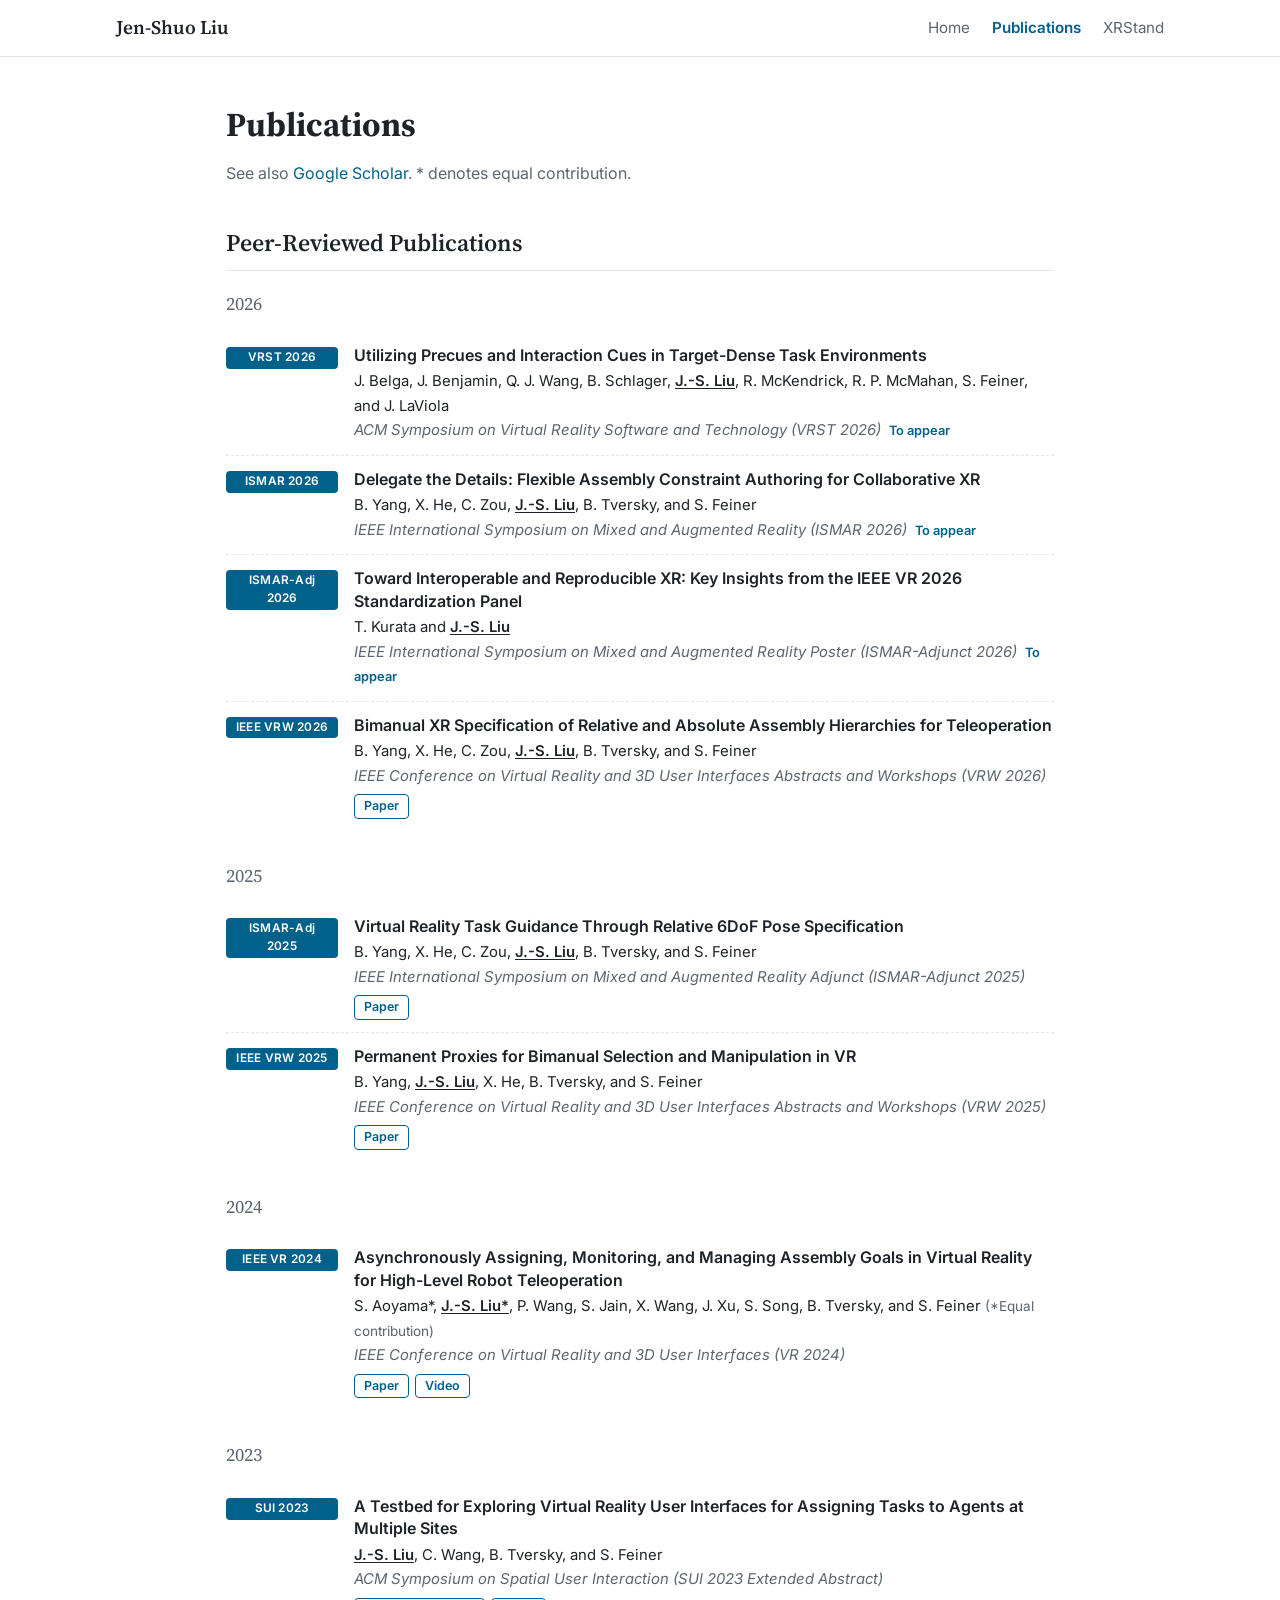
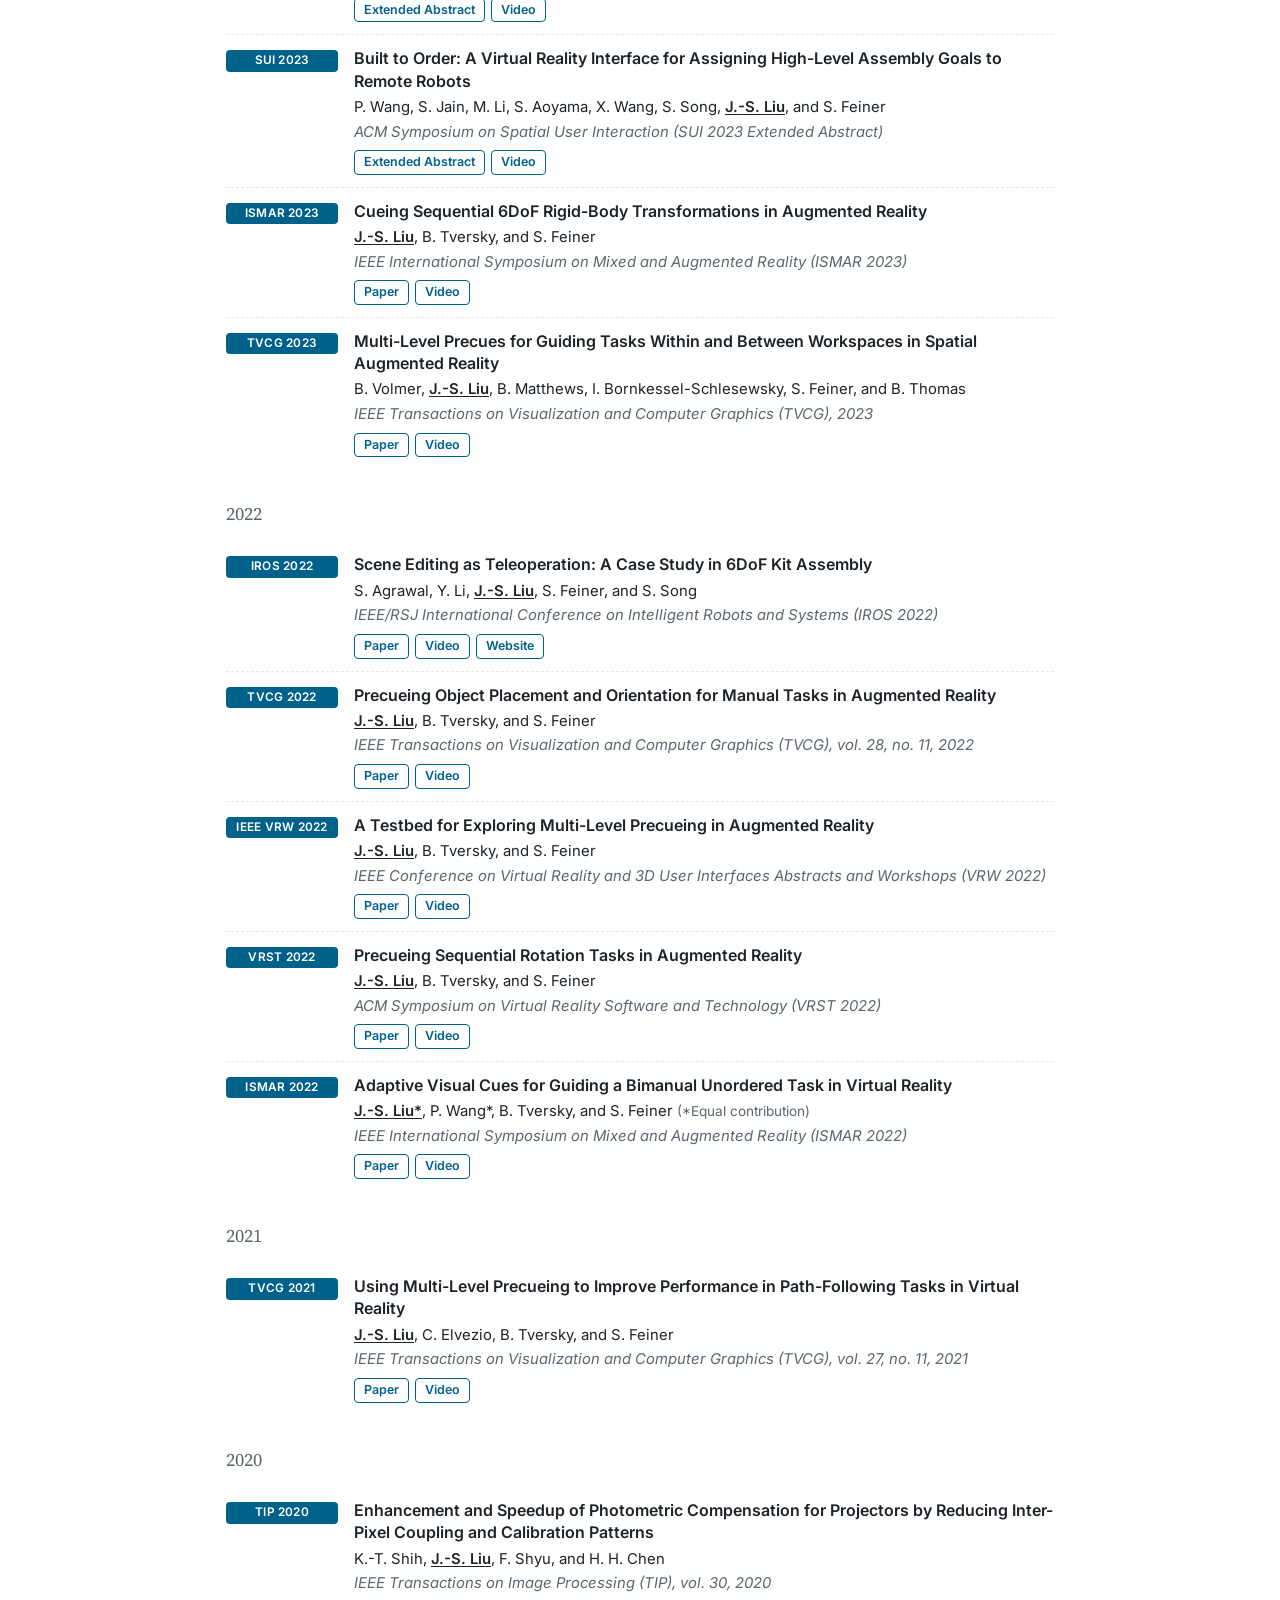
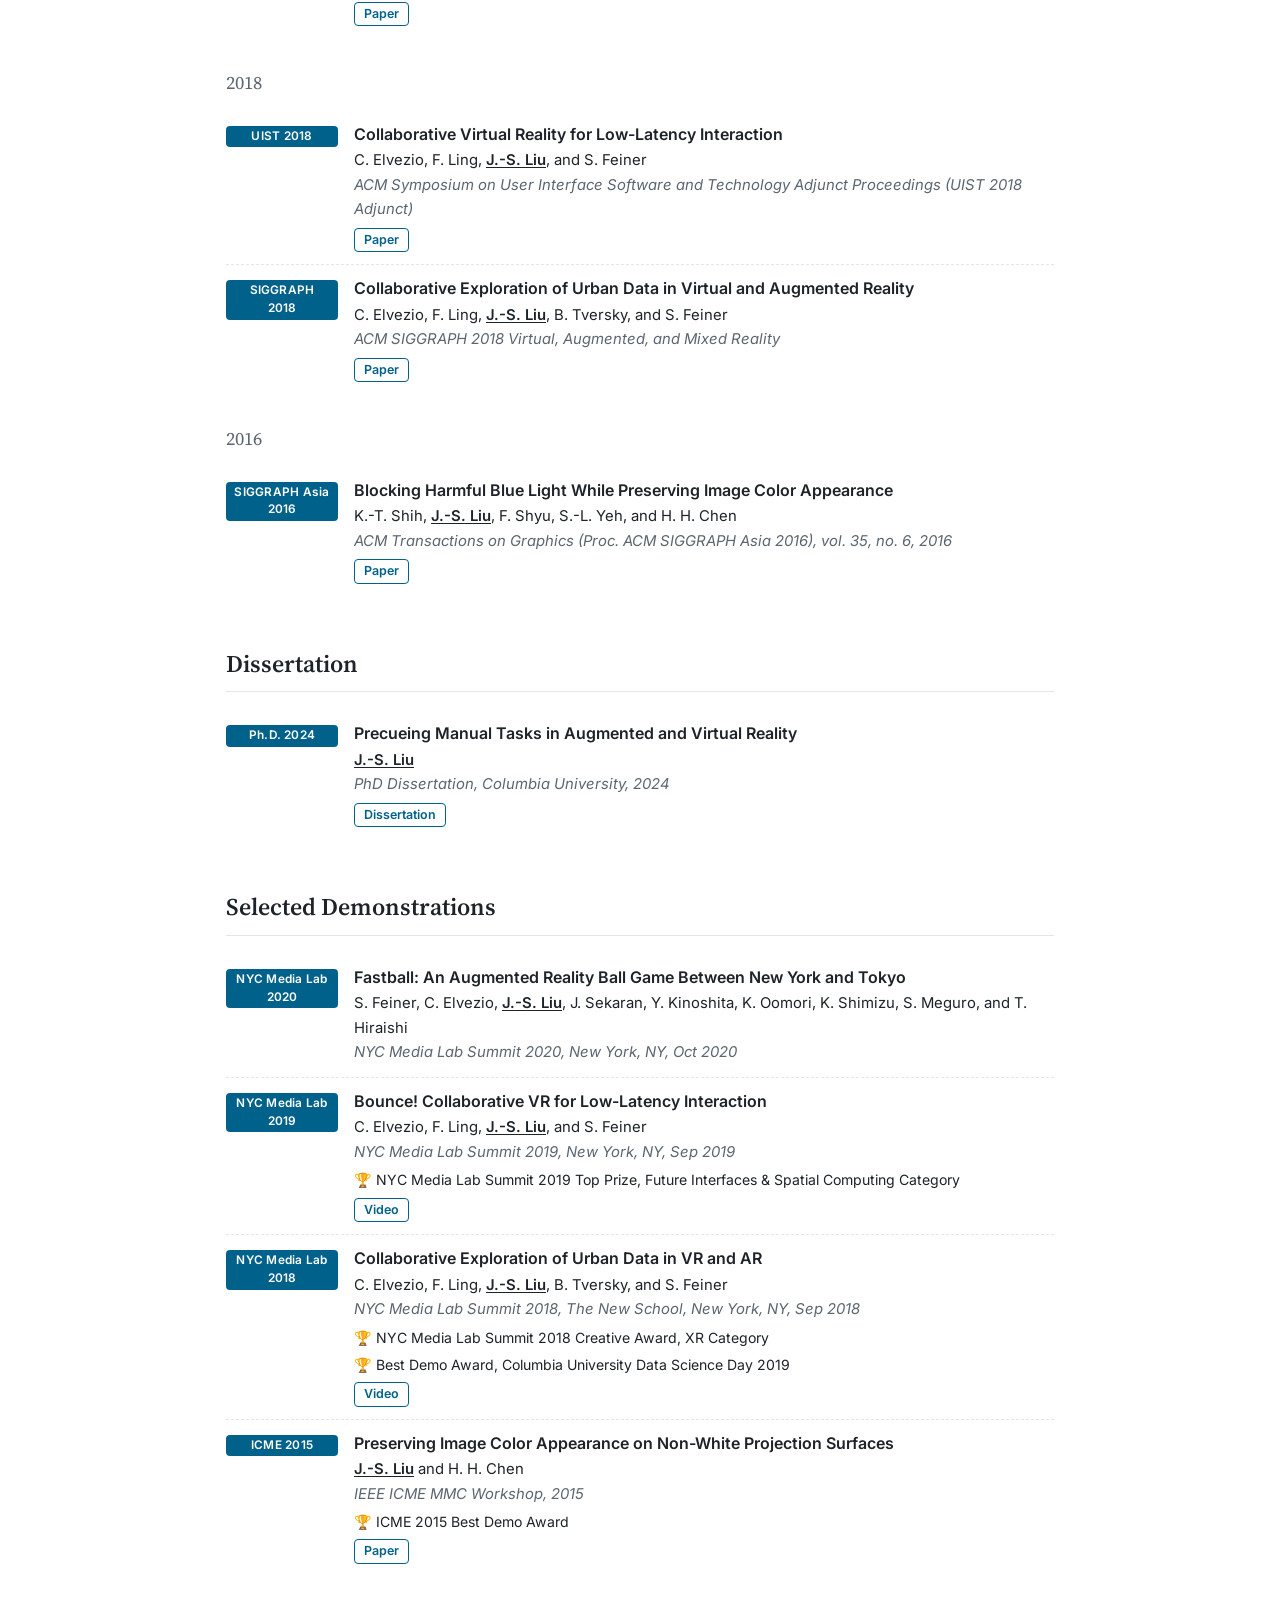
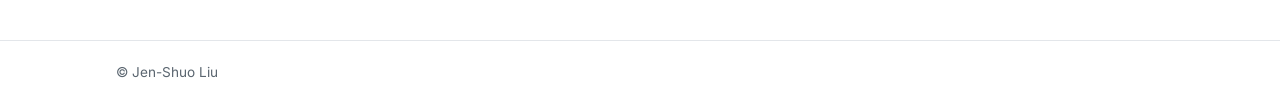
==== publications/index.html @ 6bcacab0 "Migrate personal academic site from Google Sites Co-Authored-By: Claude Opus 5.5 <noreply@anthropic." ====
<!doctype html>
<html lang="en">
<head>
  <meta charset="utf-8">
  <meta name="viewport" content="width=device-width, initial-scale=1">
  <title>Publications · Jen-Shuo Liu</title>
  <meta name="description" content="Peer-reviewed publications, dissertation, and selected demonstrations by Jen-Shuo Liu on augmented and virtual reality, HCI, and visual computing.">
  <link rel="canonical" href="https://www.jenshuoliu.com/publications/">
  <meta property="og:type" content="website">
  <meta property="og:title" content="Publications · Jen-Shuo Liu">
  <meta property="og:url" content="https://www.jenshuoliu.com/publications/">
  <meta property="og:image" content="https://www.jenshuoliu.com/assets/profile.jpg">
  <link rel="icon" href="../assets/favicon.svg" type="image/svg+xml">
  <link rel="preconnect" href="https://fonts.googleapis.com">
  <link rel="preconnect" href="https://fonts.gstatic.com" crossorigin>
  <link href="https://fonts.googleapis.com/css2?family=Inter:wght@400;500;600&family=Source+Serif+4:opsz,wght@8..60,600&display=swap" rel="stylesheet">
  <link rel="stylesheet" href="../assets/style.css">
</head>
<body>
  <header class="site-header">
    <div class="inner">
      <a class="site-title" href="../">Jen-Shuo Liu</a>
      <nav class="site-nav">
        <a href="../">Home</a>
        <a href="./" aria-current="page">Publications</a>
        <a href="https://xrstandards.org" target="_blank" rel="noopener">XRStand</a>
      </nav>
    </div>
  </header>

  <div class="layout single">
    <main>
      <h1 class="page-title">Publications</h1>
      <p class="page-sub">See also <a href="https://scholar.google.com/citations?user=PgT-FtUAAAAJ" target="_blank" rel="noopener">Google Scholar</a>. * denotes equal contribution.</p>

      <section id="peer-reviewed">
        <h2>Peer-Reviewed Publications</h2>

        <div class="pub-year">2026</div>

        <div class="pub">
          <span class="venue">VRST 2026</span>
          <div>
            <div class="pub-title">Utilizing Precues and Interaction Cues in Target-Dense Task Environments</div>
            <div class="pub-authors">J. Belga, J. Benjamin, Q. J. Wang, B. Schlager, <span class="me">J.-S. Liu</span>, R. McKendrick, R. P. McMahan, S. Feiner, and J. LaViola</div>
            <div class="pub-venue">ACM Symposium on Virtual Reality Software and Technology (VRST 2026) <span class="tba">To appear</span></div>
          </div>
        </div>

        <div class="pub">
          <span class="venue">ISMAR 2026</span>
          <div>
            <div class="pub-title">Delegate the Details: Flexible Assembly Constraint Authoring for Collaborative XR</div>
            <div class="pub-authors">B. Yang, X. He, C. Zou, <span class="me">J.-S. Liu</span>, B. Tversky, and S. Feiner</div>
            <div class="pub-venue">IEEE International Symposium on Mixed and Augmented Reality (ISMAR 2026) <span class="tba">To appear</span></div>
          </div>
        </div>

        <div class="pub">
          <span class="venue">ISMAR-Adj 2026</span>
          <div>
            <div class="pub-title">Toward Interoperable and Reproducible XR: Key Insights from the IEEE VR 2026 Standardization Panel</div>
            <div class="pub-authors">T. Kurata and <span class="me">J.-S. Liu</span></div>
            <div class="pub-venue">IEEE International Symposium on Mixed and Augmented Reality Poster (ISMAR-Adjunct 2026) <span class="tba">To appear</span></div>
          </div>
        </div>

        <div class="pub">
          <span class="venue">IEEE VRW 2026</span>
          <div>
            <div class="pub-title">Bimanual XR Specification of Relative and Absolute Assembly Hierarchies for Teleoperation</div>
            <div class="pub-authors">B. Yang, X. He, C. Zou, <span class="me">J.-S. Liu</span>, B. Tversky, and S. Feiner</div>
            <div class="pub-venue">IEEE Conference on Virtual Reality and 3D User Interfaces Abstracts and Workshops (VRW 2026)</div>
            <div class="pub-links"><a href="https://ieeexplore.ieee.org/abstract/document/11489923" target="_blank" rel="noopener">Paper</a></div>
          </div>
        </div>

        <div class="pub-year">2025</div>

        <div class="pub">
          <span class="venue">ISMAR-Adj 2025</span>
          <div>
            <div class="pub-title">Virtual Reality Task Guidance Through Relative 6DoF Pose Specification</div>
            <div class="pub-authors">B. Yang, X. He, C. Zou, <span class="me">J.-S. Liu</span>, B. Tversky, and S. Feiner</div>
            <div class="pub-venue">IEEE International Symposium on Mixed and Augmented Reality Adjunct (ISMAR-Adjunct 2025)</div>
            <div class="pub-links"><a href="https://ieeexplore.ieee.org/abstract/document/11236113" target="_blank" rel="noopener">Paper</a></div>
          </div>
        </div>

        <div class="pub">
          <span class="venue">IEEE VRW 2025</span>
          <div>
            <div class="pub-title">Permanent Proxies for Bimanual Selection and Manipulation in VR</div>
            <div class="pub-authors">B. Yang, <span class="me">J.-S. Liu</span>, X. He, B. Tversky, and S. Feiner</div>
            <div class="pub-venue">IEEE Conference on Virtual Reality and 3D User Interfaces Abstracts and Workshops (VRW 2025)</div>
            <div class="pub-links"><a href="https://ieeexplore.ieee.org/abstract/document/10972388" target="_blank" rel="noopener">Paper</a></div>
          </div>
        </div>

        <div class="pub-year">2024</div>

        <div class="pub">
          <span class="venue">IEEE VR 2024</span>
          <div>
            <div class="pub-title">Asynchronously Assigning, Monitoring, and Managing Assembly Goals in Virtual Reality for High-Level Robot Teleoperation</div>
            <div class="pub-authors">S. Aoyama*, <span class="me">J.-S. Liu*</span>, P. Wang, S. Jain, X. Wang, J. Xu, S. Song, B. Tversky, and S. Feiner <span class="pub-note">(*Equal contribution)</span></div>
            <div class="pub-venue">IEEE Conference on Virtual Reality and 3D User Interfaces (VR 2024)</div>
            <div class="pub-links"><a href="https://ieeexplore.ieee.org/document/10494163" target="_blank" rel="noopener">Paper</a><a href="https://youtu.be/cChHxkaFB3w" target="_blank" rel="noopener">Video</a></div>
          </div>
        </div>

        <div class="pub-year">2023</div>

        <div class="pub">
          <span class="venue">SUI 2023</span>
          <div>
            <div class="pub-title">A Testbed for Exploring Virtual Reality User Interfaces for Assigning Tasks to Agents at Multiple Sites</div>
            <div class="pub-authors"><span class="me">J.-S. Liu</span>, C. Wang, B. Tversky, and S. Feiner</div>
            <div class="pub-venue">ACM Symposium on Spatial User Interaction (SUI 2023 Extended Abstract)</div>
            <div class="pub-links"><a href="https://dl.acm.org/doi/abs/10.1145/3607822.3618004" target="_blank" rel="noopener">Extended Abstract</a><a href="https://youtu.be/zDGxCwJXpJs" target="_blank" rel="noopener">Video</a></div>
          </div>
        </div>

        <div class="pub">
          <span class="venue">SUI 2023</span>
          <div>
            <div class="pub-title">Built to Order: A Virtual Reality Interface for Assigning High-Level Assembly Goals to Remote Robots</div>
            <div class="pub-authors">P. Wang, S. Jain, M. Li, S. Aoyama, X. Wang, S. Song, <span class="me">J.-S. Liu</span>, and S. Feiner</div>
            <div class="pub-venue">ACM Symposium on Spatial User Interaction (SUI 2023 Extended Abstract)</div>
            <div class="pub-links"><a href="https://dl.acm.org/doi/abs/10.1145/3607822.3618005" target="_blank" rel="noopener">Extended Abstract</a><a href="https://youtu.be/ZxmCPbXkOaM" target="_blank" rel="noopener">Video</a></div>
          </div>
        </div>

        <div class="pub">
          <span class="venue">ISMAR 2023</span>
          <div>
            <div class="pub-title">Cueing Sequential 6DoF Rigid-Body Transformations in Augmented Reality</div>
            <div class="pub-authors"><span class="me">J.-S. Liu</span>, B. Tversky, and S. Feiner</div>
            <div class="pub-venue">IEEE International Symposium on Mixed and Augmented Reality (ISMAR 2023)</div>
            <div class="pub-links"><a href="https://ieeexplore.ieee.org/abstract/document/10316518" target="_blank" rel="noopener">Paper</a><a href="https://youtu.be/-ZMi7418D5Y" target="_blank" rel="noopener">Video</a></div>
          </div>
        </div>

        <div class="pub">
          <span class="venue">TVCG 2023</span>
          <div>
            <div class="pub-title">Multi-Level Precues for Guiding Tasks Within and Between Workspaces in Spatial Augmented Reality</div>
            <div class="pub-authors">B. Volmer, <span class="me">J.-S. Liu</span>, B. Matthews, I. Bornkessel-Schlesewsky, S. Feiner, and B. Thomas</div>
            <div class="pub-venue">IEEE Transactions on Visualization and Computer Graphics (TVCG), 2023</div>
            <div class="pub-links"><a href="https://ieeexplore.ieee.org/document/10295374" target="_blank" rel="noopener">Paper</a><a href="https://youtu.be/JBQGwes1D8U" target="_blank" rel="noopener">Video</a></div>
          </div>
        </div>

        <div class="pub-year">2022</div>

        <div class="pub">
          <span class="venue">IROS 2022</span>
          <div>
            <div class="pub-title">Scene Editing as Teleoperation: A Case Study in 6DoF Kit Assembly</div>
            <div class="pub-authors">S. Agrawal, Y. Li, <span class="me">J.-S. Liu</span>, S. Feiner, and S. Song</div>
            <div class="pub-venue">IEEE/RSJ International Conference on Intelligent Robots and Systems (IROS 2022)</div>
            <div class="pub-links"><a href="https://ieeexplore.ieee.org/document/9982158" target="_blank" rel="noopener">Paper</a><a href="https://www.youtube.com/watch?v=F69_2J68Thc" target="_blank" rel="noopener">Video</a><a href="https://seat.cs.columbia.edu/" target="_blank" rel="noopener">Website</a></div>
          </div>
        </div>

        <div class="pub">
          <span class="venue">TVCG 2022</span>
          <div>
            <div class="pub-title">Precueing Object Placement and Orientation for Manual Tasks in Augmented Reality</div>
            <div class="pub-authors"><span class="me">J.-S. Liu</span>, B. Tversky, and S. Feiner</div>
            <div class="pub-venue">IEEE Transactions on Visualization and Computer Graphics (TVCG), vol. 28, no. 11, 2022</div>
            <div class="pub-links"><a href="https://ieeexplore.ieee.org/document/9874255" target="_blank" rel="noopener">Paper</a><a href="https://youtu.be/P1TlHhX8gAo" target="_blank" rel="noopener">Video</a></div>
          </div>
        </div>

        <div class="pub">
          <span class="venue">IEEE VRW 2022</span>
          <div>
            <div class="pub-title">A Testbed for Exploring Multi-Level Precueing in Augmented Reality</div>
            <div class="pub-authors"><span class="me">J.-S. Liu</span>, B. Tversky, and S. Feiner</div>
            <div class="pub-venue">IEEE Conference on Virtual Reality and 3D User Interfaces Abstracts and Workshops (VRW 2022)</div>
            <div class="pub-links"><a href="https://ieeexplore.ieee.org/document/9757378" target="_blank" rel="noopener">Paper</a><a href="https://youtu.be/iC-sHV8GEJY" target="_blank" rel="noopener">Video</a></div>
          </div>
        </div>

        <div class="pub">
          <span class="venue">VRST 2022</span>
          <div>
            <div class="pub-title">Precueing Sequential Rotation Tasks in Augmented Reality</div>
            <div class="pub-authors"><span class="me">J.-S. Liu</span>, B. Tversky, and S. Feiner</div>
            <div class="pub-venue">ACM Symposium on Virtual Reality Software and Technology (VRST 2022)</div>
            <div class="pub-links"><a href="https://dl.acm.org/doi/abs/10.1145/3562939.3565641" target="_blank" rel="noopener">Paper</a><a href="https://youtu.be/nAthpFf0P_o" target="_blank" rel="noopener">Video</a></div>
          </div>
        </div>

        <div class="pub">
          <span class="venue">ISMAR 2022</span>
          <div>
            <div class="pub-title">Adaptive Visual Cues for Guiding a Bimanual Unordered Task in Virtual Reality</div>
            <div class="pub-authors"><span class="me">J.-S. Liu*</span>, P. Wang*, B. Tversky, and S. Feiner <span class="pub-note">(*Equal contribution)</span></div>
            <div class="pub-venue">IEEE International Symposium on Mixed and Augmented Reality (ISMAR 2022)</div>
            <div class="pub-links"><a href="https://ieeexplore.ieee.org/document/9995593" target="_blank" rel="noopener">Paper</a><a href="https://youtu.be/09OSxkg28tE" target="_blank" rel="noopener">Video</a></div>
          </div>
        </div>

        <div class="pub-year">2021</div>

        <div class="pub">
          <span class="venue">TVCG 2021</span>
          <div>
            <div class="pub-title">Using Multi-Level Precueing to Improve Performance in Path-Following Tasks in Virtual Reality</div>
            <div class="pub-authors"><span class="me">J.-S. Liu</span>, C. Elvezio, B. Tversky, and S. Feiner</div>
            <div class="pub-venue">IEEE Transactions on Visualization and Computer Graphics (TVCG), vol. 27, no. 11, 2021</div>
            <div class="pub-links"><a href="https://ieeexplore.ieee.org/document/9523835" target="_blank" rel="noopener">Paper</a><a href="https://youtu.be/Xwrnw0IYB80" target="_blank" rel="noopener">Video</a></div>
          </div>
        </div>

        <div class="pub-year">2020</div>

        <div class="pub">
          <span class="venue">TIP 2020</span>
          <div>
            <div class="pub-title">Enhancement and Speedup of Photometric Compensation for Projectors by Reducing Inter-Pixel Coupling and Calibration Patterns</div>
            <div class="pub-authors">K.-T. Shih, <span class="me">J.-S. Liu</span>, F. Shyu, and H. H. Chen</div>
            <div class="pub-venue">IEEE Transactions on Image Processing (TIP), vol. 30, 2020</div>
            <div class="pub-links"><a href="https://ieeexplore.ieee.org/document/9261120" target="_blank" rel="noopener">Paper</a></div>
          </div>
        </div>

        <div class="pub-year">2018</div>

        <div class="pub">
          <span class="venue">UIST 2018</span>
          <div>
            <div class="pub-title">Collaborative Virtual Reality for Low-Latency Interaction</div>
            <div class="pub-authors">C. Elvezio, F. Ling, <span class="me">J.-S. Liu</span>, and S. Feiner</div>
            <div class="pub-venue">ACM Symposium on User Interface Software and Technology Adjunct Proceedings (UIST 2018 Adjunct)</div>
            <div class="pub-links"><a href="https://dl.acm.org/doi/abs/10.1145/3266037.3271643" target="_blank" rel="noopener">Paper</a></div>
          </div>
        </div>

        <div class="pub">
          <span class="venue">SIGGRAPH 2018</span>
          <div>
            <div class="pub-title">Collaborative Exploration of Urban Data in Virtual and Augmented Reality</div>
            <div class="pub-authors">C. Elvezio, F. Ling, <span class="me">J.-S. Liu</span>, B. Tversky, and S. Feiner</div>
            <div class="pub-venue">ACM SIGGRAPH 2018 Virtual, Augmented, and Mixed Reality</div>
            <div class="pub-links"><a href="https://dl.acm.org/doi/abs/10.1145/3226552.3226570" target="_blank" rel="noopener">Paper</a></div>
          </div>
        </div>

        <div class="pub-year">2016</div>

        <div class="pub">
          <span class="venue">SIGGRAPH Asia 2016</span>
          <div>
            <div class="pub-title">Blocking Harmful Blue Light While Preserving Image Color Appearance</div>
            <div class="pub-authors">K.-T. Shih, <span class="me">J.-S. Liu</span>, F. Shyu, S.-L. Yeh, and H. H. Chen</div>
            <div class="pub-venue">ACM Transactions on Graphics (Proc. ACM SIGGRAPH Asia 2016), vol. 35, no. 6, 2016</div>
            <div class="pub-links"><a href="https://dl.acm.org/doi/abs/10.1145/2980179.2982418" target="_blank" rel="noopener">Paper</a></div>
          </div>
        </div>
      </section>

      <section id="dissertation">
        <h2>Dissertation</h2>
        <div class="pub">
          <span class="venue">Ph.D. 2024</span>
          <div>
            <div class="pub-title">Precueing Manual Tasks in Augmented and Virtual Reality</div>
            <div class="pub-authors"><span class="me">J.-S. Liu</span></div>
            <div class="pub-venue">PhD Dissertation, Columbia University, 2024</div>
            <div class="pub-links"><a href="https://academiccommons.columbia.edu/doi/10.7916/83v2-xq22" target="_blank" rel="noopener">Dissertation</a></div>
          </div>
        </div>
      </section>

      <section id="demos">
        <h2>Selected Demonstrations</h2>

        <div class="pub">
          <span class="venue">NYC Media Lab 2020</span>
          <div>
            <div class="pub-title">Fastball: An Augmented Reality Ball Game Between New York and Tokyo</div>
            <div class="pub-authors">S. Feiner, C. Elvezio, <span class="me">J.-S. Liu</span>, J. Sekaran, Y. Kinoshita, K. Oomori, K. Shimizu, S. Meguro, and T. Hiraishi</div>
            <div class="pub-venue">NYC Media Lab Summit 2020, New York, NY, Oct 2020</div>
          </div>
        </div>

        <div class="pub">
          <span class="venue">NYC Media Lab 2019</span>
          <div>
            <div class="pub-title">Bounce! Collaborative VR for Low-Latency Interaction</div>
            <div class="pub-authors">C. Elvezio, F. Ling, <span class="me">J.-S. Liu</span>, and S. Feiner</div>
            <div class="pub-venue">NYC Media Lab Summit 2019, New York, NY, Sep 2019</div>
            <div class="award">🏆 NYC Media Lab Summit 2019 Top Prize, Future Interfaces &amp; Spatial Computing Category</div>
            <div class="pub-links"><a href="https://www.youtube.com/watch?v=sSzdvEn3bbk" target="_blank" rel="noopener">Video</a></div>
          </div>
        </div>

        <div class="pub">
          <span class="venue">NYC Media Lab 2018</span>
          <div>
            <div class="pub-title">Collaborative Exploration of Urban Data in VR and AR</div>
            <div class="pub-authors">C. Elvezio, F. Ling, <span class="me">J.-S. Liu</span>, B. Tversky, and S. Feiner</div>
            <div class="pub-venue">NYC Media Lab Summit 2018, The New School, New York, NY, Sep 2018</div>
            <div class="award">🏆 NYC Media Lab Summit 2018 Creative Award, XR Category</div>
            <div class="award">🏆 Best Demo Award, Columbia University Data Science Day 2019</div>
            <div class="pub-links"><a href="https://www.youtube.com/watch?v=fgm_plH4qxc" target="_blank" rel="noopener">Video</a></div>
          </div>
        </div>

        <div class="pub">
          <span class="venue">ICME 2015</span>
          <div>
            <div class="pub-title">Preserving Image Color Appearance on Non-White Projection Surfaces</div>
            <div class="pub-authors"><span class="me">J.-S. Liu</span> and H. H. Chen</div>
            <div class="pub-venue">IEEE ICME MMC Workshop, 2015</div>
            <div class="award">🏆 ICME 2015 Best Demo Award</div>
            <div class="pub-links"><a href="https://ieeexplore.ieee.org/document/7169847" target="_blank" rel="noopener">Paper</a></div>
          </div>
        </div>
      </section>
    </main>
  </div>

  <footer class="site-footer">
    <div class="inner">© Jen-Shuo Liu</div>
  </footer>
</body>
</html>
---- assets/style.css ----
:root {
  --bg: #ffffff;
  --surface: #f6f7f9;
  --text: #1d2329;
  --muted: #5b6670;
  --border: #e3e6ea;
  --accent: #00618a;
  --accent-soft: #e6f1f6;
  --badge-bg: #00618a;
  --badge-text: #ffffff;
  --serif: "Source Serif 4", Georgia, "Times New Roman", serif;
  --sans: "Inter", -apple-system, "Segoe UI", Roboto, Helvetica, Arial, sans-serif;
}
@media (prefers-color-scheme: dark) {
  :root:not([data-theme="light"]) {
    --bg: #14181c;
    --surface: #1c2227;
    --text: #e4e8ec;
    --muted: #9aa5b0;
    --border: #2c343b;
    --accent: #5fb4dc;
    --accent-soft: #1d3340;
    --badge-bg: #2a5d77;
    --badge-text: #eaf6fc;
  }
}
:root[data-theme="dark"] {
  --bg: #14181c;
  --surface: #1c2227;
  --text: #e4e8ec;
  --muted: #9aa5b0;
  --border: #2c343b;
  --accent: #5fb4dc;
  --accent-soft: #1d3340;
  --badge-bg: #2a5d77;
  --badge-text: #eaf6fc;
}

* { box-sizing: border-box; }
html { scroll-behavior: smooth; }
body {
  margin: 0;
  background: var(--bg);
  color: var(--text);
  font-family: var(--sans);
  font-size: 16px;
  line-height: 1.65;
  -webkit-font-smoothing: antialiased;
}
a { color: var(--accent); text-decoration: none; }
a:hover { text-decoration: underline; }

/* ---------- Header ---------- */
.site-header {
  position: sticky;
  top: 0;
  z-index: 10;
  background: color-mix(in srgb, var(--bg) 92%, transparent);
  backdrop-filter: blur(8px);
  border-bottom: 1px solid var(--border);
}
.site-header .inner {
  max-width: 1080px;
  margin: 0 auto;
  padding: 0 16px;
  height: 56px;
  display: flex;
  align-items: center;
  justify-content: space-between;
  gap: 16px;
}
.site-title {
  font-family: var(--serif);
  font-size: 1.2rem;
  font-weight: 600;
  color: var(--text);
}
.site-title:hover { text-decoration: none; }
.site-nav { display: flex; gap: 22px; font-size: 0.95rem; }
.site-nav a { color: var(--muted); }
.site-nav a:hover, .site-nav a[aria-current="page"] { color: var(--accent); text-decoration: none; }
.site-nav a[aria-current="page"] { font-weight: 600; }

/* ---------- Layout ---------- */
.layout {
  max-width: 1080px;
  margin: 0 auto;
  padding: 40px 16px 64px;
  display: grid;
  grid-template-columns: 260px minmax(0, 1fr);
  gap: 56px;
}
.layout.single { grid-template-columns: minmax(0, 1fr); max-width: 860px; }

.profile { position: sticky; top: 96px; align-self: start; }
.profile-photo {
  width: 100%;
  height: auto;
  aspect-ratio: 4 / 5;
  object-fit: cover;
  object-position: 58% 25%;
  border-radius: 10px;
  display: block;
}
.profile h1 {
  font-family: var(--serif);
  font-size: 1.75rem;
  line-height: 1.2;
  margin: 20px 0 6px;
}
.profile .role { margin: 0; color: var(--text); font-weight: 500; }
.profile .affil { margin: 0 0 18px; color: var(--muted); font-size: 0.95rem; }
.contact-list { list-style: none; padding: 0; margin: 0; display: grid; gap: 8px; }
.contact-list a {
  display: inline-flex;
  align-items: center;
  gap: 10px;
  color: var(--text);
  font-size: 0.93rem;
}
.contact-list a:hover { color: var(--accent); text-decoration: none; }
.contact-list svg { width: 18px; height: 18px; fill: currentColor; color: var(--muted); flex-shrink: 0; }
.contact-list a:hover svg { color: var(--accent); }

/* ---------- Content ---------- */
main section { margin-bottom: 48px; }
main section:last-child { margin-bottom: 0; }
h2 {
  font-family: var(--serif);
  font-size: 1.5rem;
  font-weight: 600;
  margin: 0 0 18px;
  padding-bottom: 8px;
  border-bottom: 1px solid var(--border);
}
h3 {
  font-size: 0.82rem;
  font-weight: 600;
  text-transform: uppercase;
  letter-spacing: 0.06em;
  color: var(--muted);
  margin: 26px 0 10px;
}
h2 + h3 { margin-top: 4px; }
p { margin: 0 0 14px; }
.page-title {
  font-family: var(--serif);
  font-size: 2.1rem;
  margin: 0 0 8px;
}
.page-sub { color: var(--muted); margin-bottom: 36px; }

/* service list */
.role-list { list-style: none; padding: 0; margin: 0; }
.role-list li { padding: 5px 0; }
.role-list .label { font-weight: 600; }

/* timeline (experience / education) */
.entry { display: grid; grid-template-columns: minmax(0, 1fr) auto; gap: 4px 20px; margin-bottom: 22px; }
.entry:last-child { margin-bottom: 0; }
.entry .org { font-weight: 600; }
.entry .pos { color: var(--text); }
.entry .when { color: var(--muted); font-size: 0.9rem; white-space: nowrap; text-align: right; }
.entry .detail { grid-column: 1 / -1; color: var(--muted); font-size: 0.95rem; }
.entry .detail ul { margin: 4px 0 0; padding-left: 18px; }
.entry .detail p { margin: 2px 0; }

/* publications */
.pub-year {
  font-family: var(--serif);
  font-size: 1.15rem;
  color: var(--muted);
  margin: 30px 0 12px;
}
.pub-year:first-of-type { margin-top: 0; }
.pub {
  display: grid;
  grid-template-columns: 112px minmax(0, 1fr);
  gap: 16px;
  padding: 12px 0;
}
.pub + .pub { border-top: 1px dashed var(--border); }
.venue {
  display: inline-block;
  align-self: start;
  margin-top: 3px;
  padding: 2px 8px;
  border-radius: 4px;
  background: var(--badge-bg);
  color: var(--badge-text);
  font-size: 0.74rem;
  font-weight: 600;
  letter-spacing: 0.02em;
  text-align: center;
  line-height: 1.5;
}
.pub-title { font-weight: 600; line-height: 1.4; margin-bottom: 3px; }
.pub-authors { font-size: 0.93rem; }
.pub-authors .me { font-weight: 600; text-decoration: underline; text-underline-offset: 2px; }
.pub-venue { font-size: 0.93rem; color: var(--muted); font-style: italic; }
.pub-note { font-size: 0.85rem; color: var(--muted); }
.tba { font-style: normal; font-size: 0.8rem; color: var(--accent); font-weight: 600; margin-left: 4px; }
.pub-links { display: flex; flex-wrap: wrap; gap: 6px; margin-top: 6px; }
.pub-links a {
  font-size: 0.78rem;
  font-weight: 600;
  padding: 1px 9px;
  border: 1px solid var(--accent);
  border-radius: 4px;
  color: var(--accent);
}
.pub-links a:hover { background: var(--accent-soft); text-decoration: none; }
.award { font-size: 0.88rem; margin-top: 4px; }

/* awards */
.award-list { list-style: none; padding: 0; margin: 0; }
.award-list li { display: grid; grid-template-columns: minmax(0, 1fr) auto; gap: 20px; padding: 6px 0; }
.award-list .when { color: var(--muted); font-size: 0.9rem; white-space: nowrap; }

.more-link { margin-top: 18px; font-weight: 500; }

/* footer */
.site-footer {
  border-top: 1px solid var(--border);
  color: var(--muted);
  font-size: 0.85rem;
}
.site-footer .inner { max-width: 1080px; margin: 0 auto; padding: 20px 16px; }

/* ---------- Responsive ---------- */
@media (max-width: 820px) {
  .layout { grid-template-columns: minmax(0, 1fr); gap: 32px; padding-top: 28px; }
  .profile {
    position: static;
    display: grid;
    grid-template-columns: 120px minmax(0, 1fr);
    gap: 4px 20px;
    align-items: start;
  }
  .profile-photo { grid-row: 1 / span 4; aspect-ratio: 1; border-radius: 50%; }
  .profile h1 { margin-top: 4px; font-size: 1.5rem; }
  .contact-list { grid-column: 1 / -1; display: flex; flex-wrap: wrap; gap: 8px 18px; margin-top: 12px; }
}
@media (max-width: 560px) {
  .site-nav { gap: 14px; font-size: 0.9rem; }
  .site-title { font-size: 1.05rem; }
  .pub { grid-template-columns: minmax(0, 1fr); gap: 4px; }
  .venue { justify-self: start; }
  .entry { grid-template-columns: minmax(0, 1fr); }
  .entry .when { text-align: left; }
  .award-list li { grid-template-columns: minmax(0, 1fr); gap: 0; }
  .profile { grid-template-columns: 88px minmax(0, 1fr); }
}
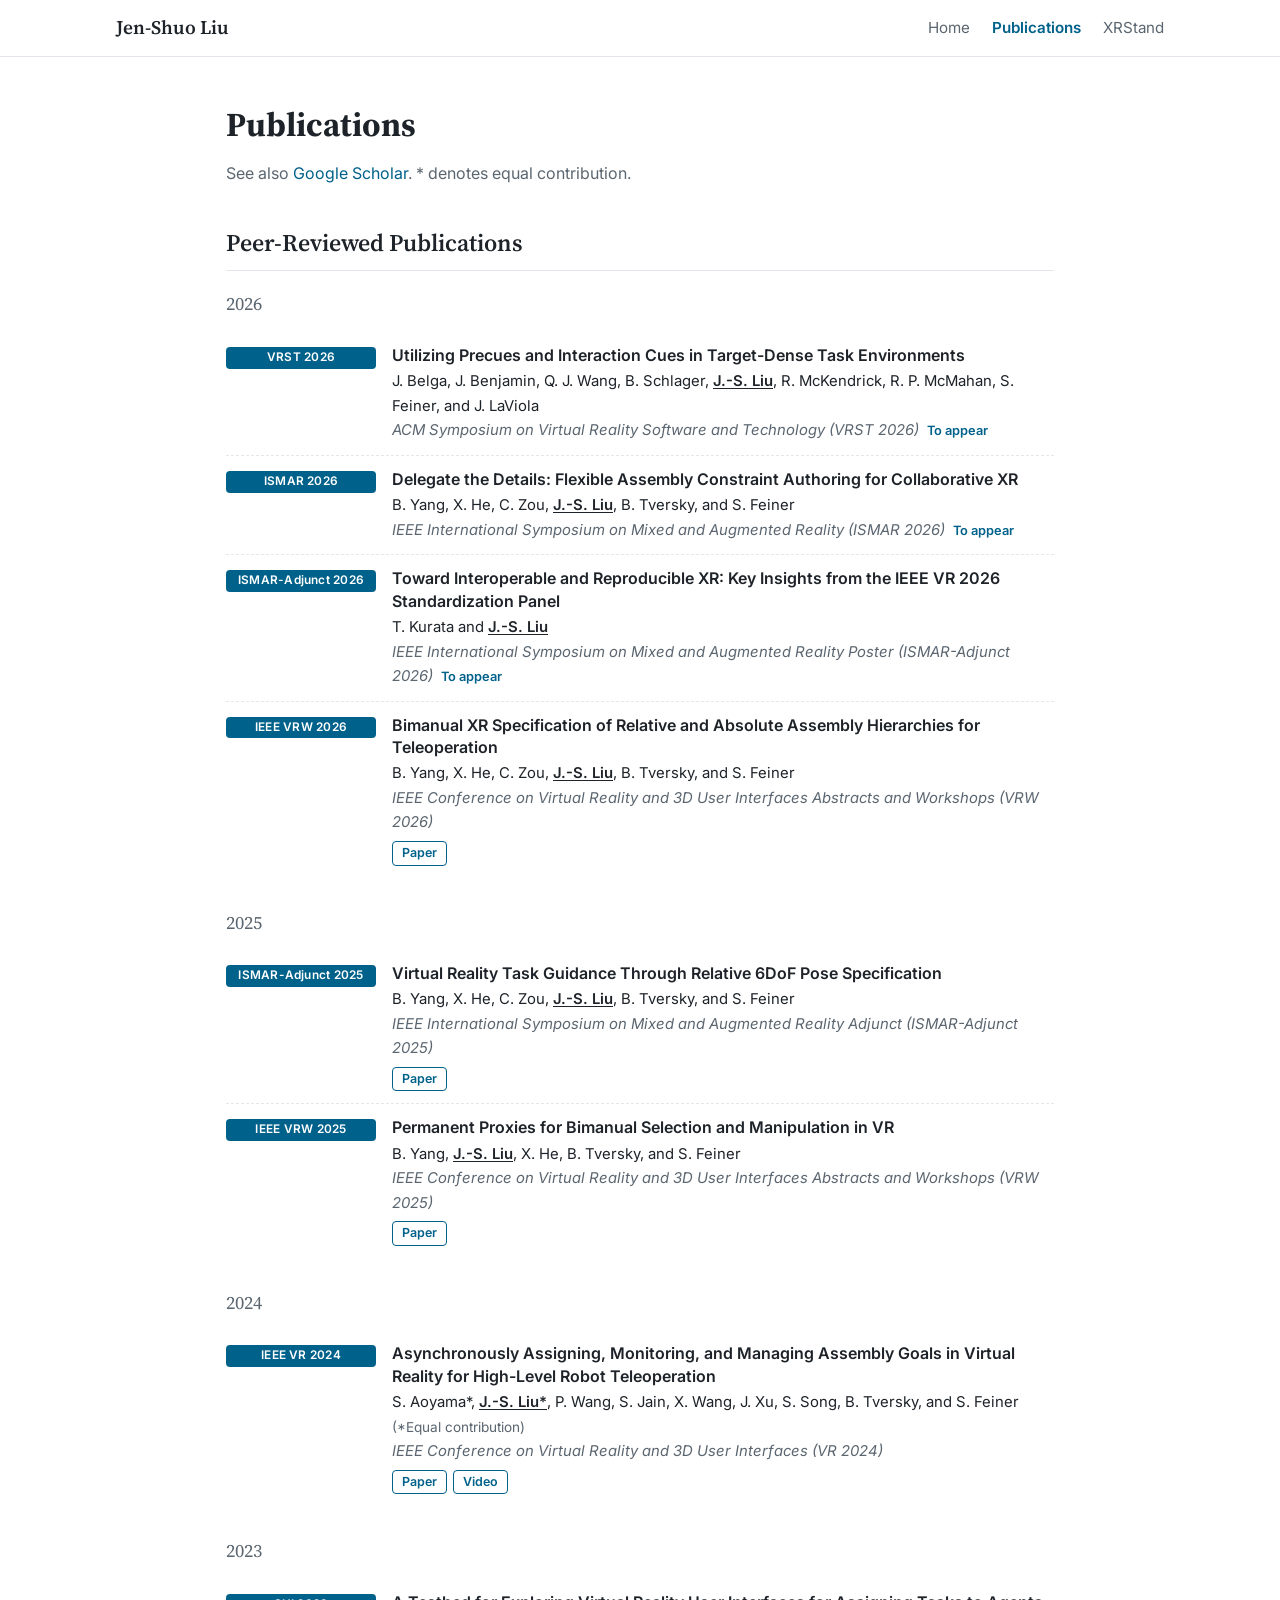
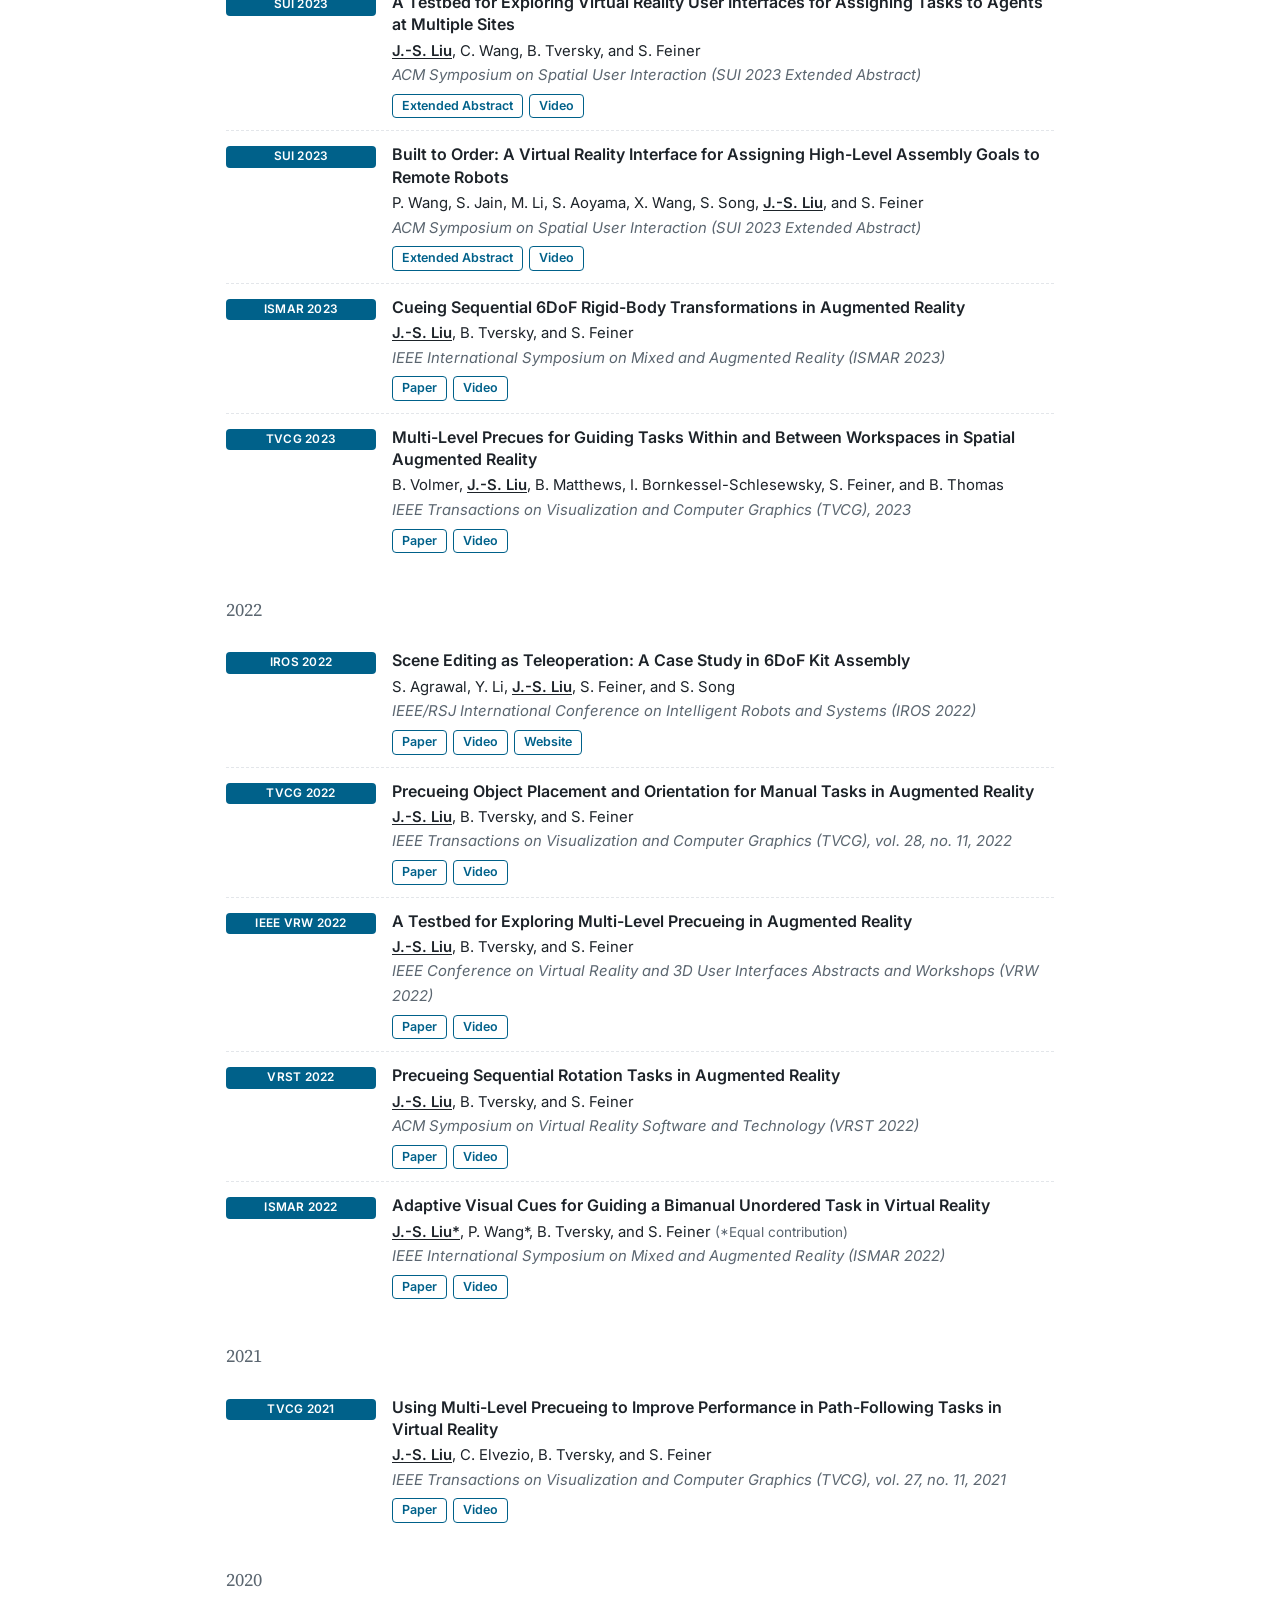
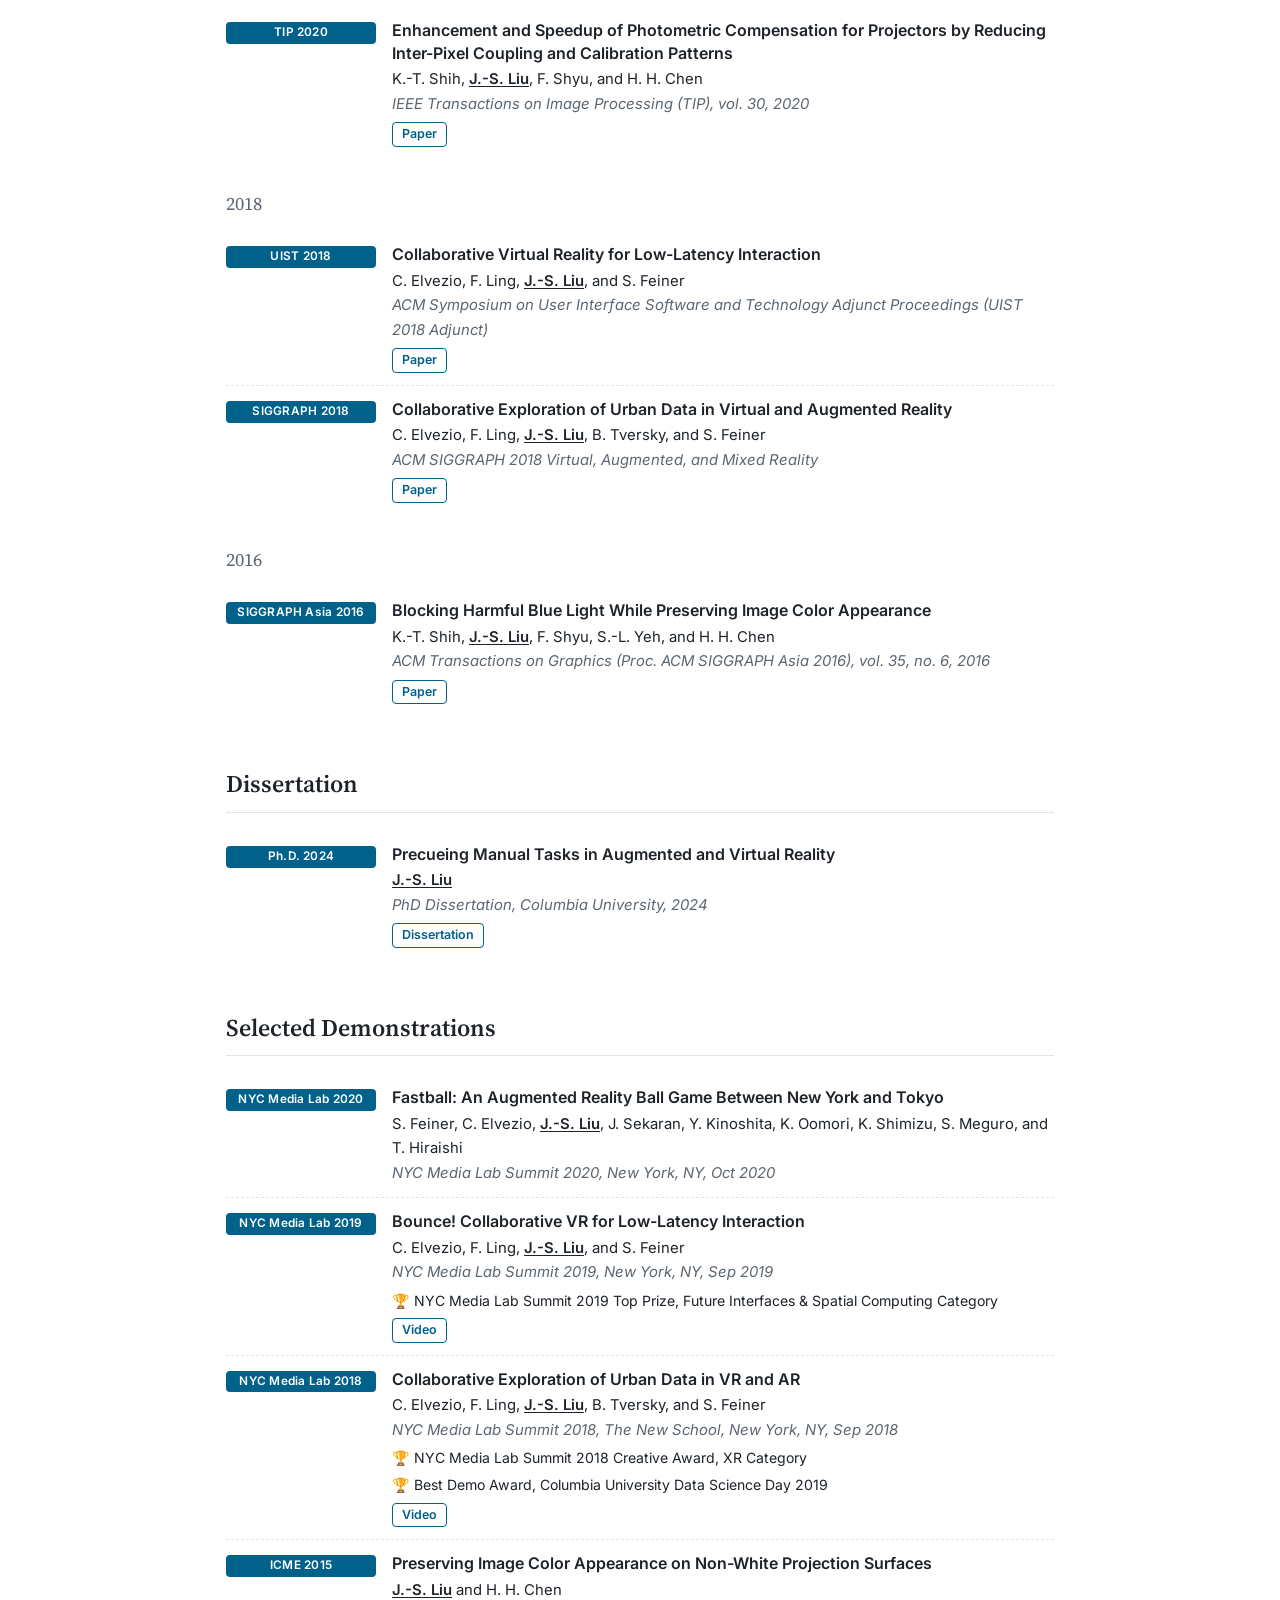
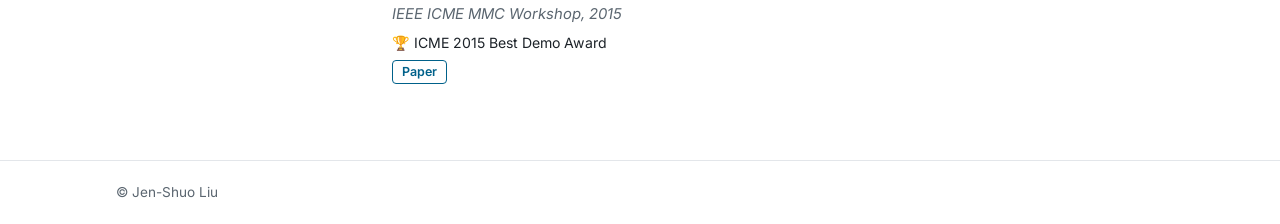
==== commit b6039142: "Spell out ISMAR-Adjunct in venue badges; keep badges on one line Co-Authored-By: Claude Opus 5.5 <no" ====
--- a/publications/index.html
+++ b/publications/index.html
@@ -57,7 +57,7 @@
         </div>
 
         <div class="pub">
-          <span class="venue">ISMAR-Adj 2026</span>
+          <span class="venue">ISMAR-Adjunct 2026</span>
           <div>
             <div class="pub-title">Toward Interoperable and Reproducible XR: Key Insights from the IEEE VR 2026 Standardization Panel</div>
             <div class="pub-authors">T. Kurata and <span class="me">J.-S. Liu</span></div>
@@ -78,7 +78,7 @@
         <div class="pub-year">2025</div>
 
         <div class="pub">
-          <span class="venue">ISMAR-Adj 2025</span>
+          <span class="venue">ISMAR-Adjunct 2025</span>
           <div>
             <div class="pub-title">Virtual Reality Task Guidance Through Relative 6DoF Pose Specification</div>
             <div class="pub-authors">B. Yang, X. He, C. Zou, <span class="me">J.-S. Liu</span>, B. Tversky, and S. Feiner</div>
--- a/assets/style.css
+++ b/assets/style.css
@@ -175,7 +175,7 @@
 .pub-year:first-of-type { margin-top: 0; }
 .pub {
   display: grid;
-  grid-template-columns: 112px minmax(0, 1fr);
+  grid-template-columns: 150px minmax(0, 1fr);
   gap: 16px;
   padding: 12px 0;
 }
@@ -193,6 +193,7 @@
   letter-spacing: 0.02em;
   text-align: center;
   line-height: 1.5;
+  white-space: nowrap;
 }
 .pub-title { font-weight: 600; line-height: 1.4; margin-bottom: 3px; }
 .pub-authors { font-size: 0.93rem; }
